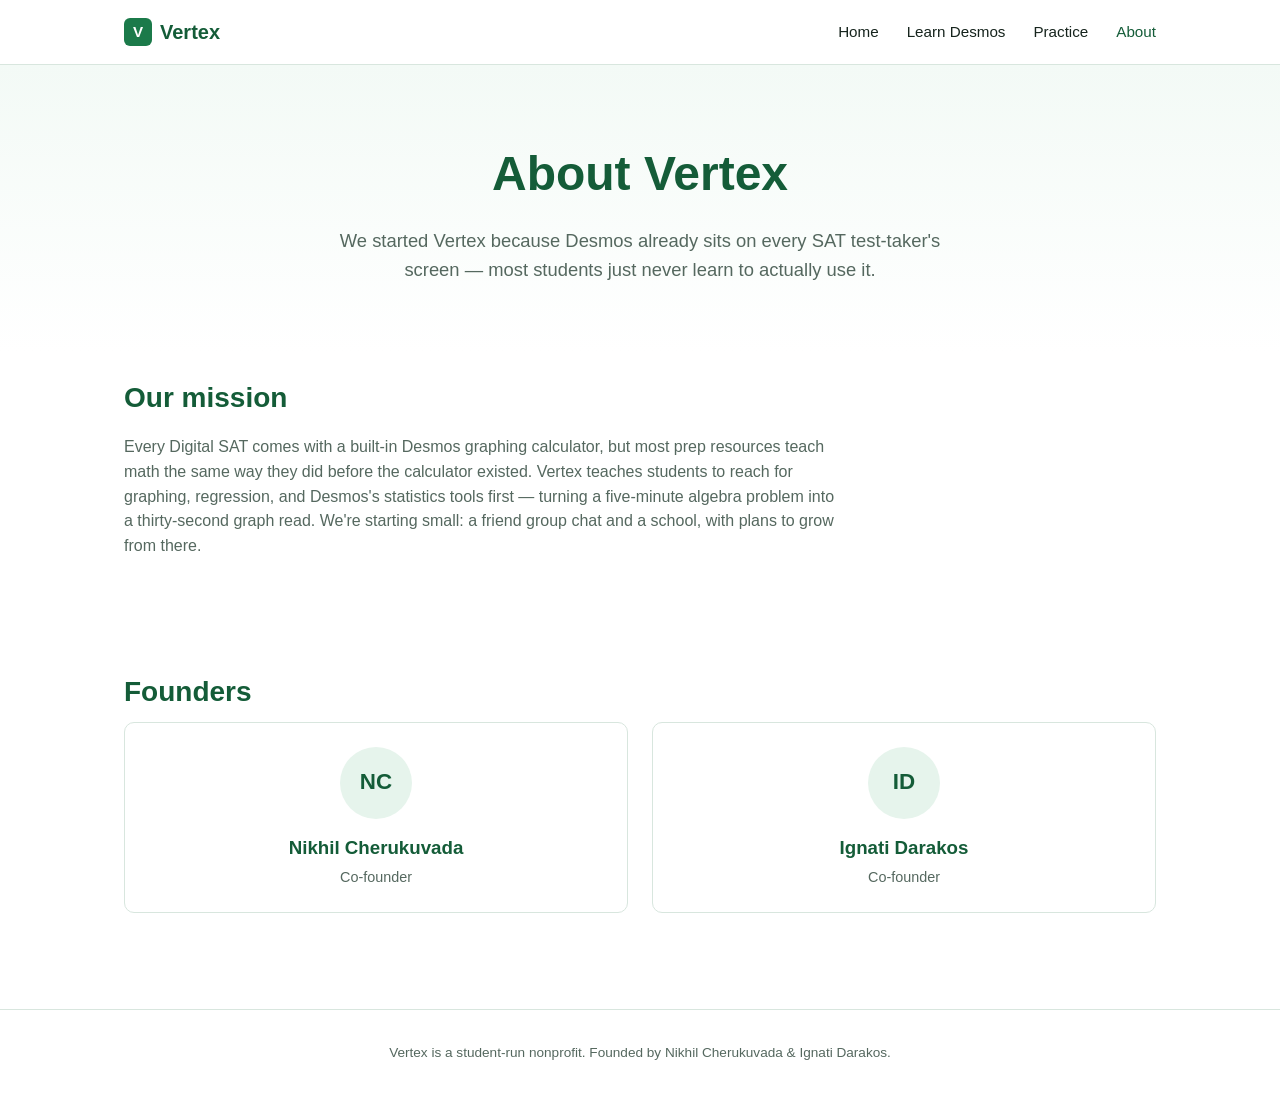
==== about.html @ a2140f3d "Initial commit: Vertex SAT math practice site Static site teaching high schoolers to solve SAT math " ====
<!DOCTYPE html>
<html lang="en">
<head>
<meta charset="UTF-8">
<meta name="viewport" content="width=device-width, initial-scale=1.0">
<title>About — Vertex</title>
<meta name="description" content="Vertex is a nonprofit teaching high schoolers to solve SAT math problems using Desmos. Meet the founders.">
<link rel="stylesheet" href="css/style.css">
</head>
<body>

<nav class="site-nav">
  <div class="container">
    <a class="brand" href="index.html">
      <span class="brand-mark">V</span>
      Vertex
    </a>
    <ul class="nav-links">
      <li><a href="index.html">Home</a></li>
      <li><a href="learn.html">Learn Desmos</a></li>
      <li><a href="practice.html">Practice</a></li>
      <li><a href="about.html" class="active">About</a></li>
    </ul>
  </div>
</nav>

<header class="hero" style="padding-bottom: 40px;">
  <div class="container">
    <h1>About Vertex</h1>
    <p>We started Vertex because Desmos already sits on every SAT test-taker's screen — most students just never learn to actually use it.</p>
  </div>
</header>

<section class="section" style="padding-top:0;">
  <div class="container">
    <h2>Our mission</h2>
    <p class="section-intro">
      Every Digital SAT comes with a built-in Desmos graphing calculator, but most prep resources teach math the
      same way they did before the calculator existed. Vertex teaches students to reach for graphing, regression,
      and Desmos's statistics tools first — turning a five-minute algebra problem into a thirty-second graph read.
      We're starting small: a friend group chat and a school, with plans to grow from there.
    </p>
  </div>
</section>

<section class="section" style="padding-top:0;">
  <div class="container">
    <h2>Founders</h2>
    <div class="team-grid">
      <div class="team-card">
        <div class="team-avatar">NC</div>
        <h3>Nikhil Cherukuvada</h3>
        <p class="role">Co-founder</p>
      </div>
      <div class="team-card">
        <div class="team-avatar">ID</div>
        <h3>Ignati Darakos</h3>
        <p class="role">Co-founder</p>
      </div>
    </div>
  </div>
</section>

<footer class="site-footer">
  <div class="container">
    Vertex is a student-run nonprofit. Founded by Nikhil Cherukuvada &amp; Ignati Darakos.
  </div>
</footer>

</body>
</html>
---- css/style.css ----
:root {
  --green: #1b7a4a;
  --green-dark: #145c38;
  --green-light: #e6f4ec;
  --green-lighter: #f3faf6;
  --white: #ffffff;
  --text: #16241d;
  --text-muted: #55685f;
  --border: #d8e6de;
  --red: #b3261e;
  --red-light: #fbeceb;
  --radius: 10px;
  --shadow: 0 1px 3px rgba(22, 36, 29, 0.08), 0 1px 2px rgba(22, 36, 29, 0.06);
}

* {
  box-sizing: border-box;
}

html {
  scroll-behavior: smooth;
}

body {
  margin: 0;
  font-family: -apple-system, BlinkMacSystemFont, "Segoe UI", Roboto, Helvetica, Arial, sans-serif;
  color: var(--text);
  background: var(--white);
  line-height: 1.55;
}

a {
  color: var(--green-dark);
}

img {
  max-width: 100%;
  display: block;
}

.container {
  max-width: 1080px;
  margin: 0 auto;
  padding: 0 24px;
}

/* ---------- Nav ---------- */
.site-nav {
  border-bottom: 1px solid var(--border);
  position: sticky;
  top: 0;
  background: var(--white);
  z-index: 50;
}

.site-nav .container {
  display: flex;
  align-items: center;
  justify-content: space-between;
  height: 64px;
}

.brand {
  display: flex;
  align-items: center;
  gap: 8px;
  font-weight: 700;
  font-size: 1.25rem;
  color: var(--green-dark);
  text-decoration: none;
}

.brand-mark {
  width: 28px;
  height: 28px;
  border-radius: 6px;
  background: var(--green);
  display: inline-flex;
  align-items: center;
  justify-content: center;
  color: white;
  font-size: 0.95rem;
  font-weight: 800;
}

.nav-links {
  display: flex;
  gap: 28px;
  list-style: none;
  margin: 0;
  padding: 0;
}

.nav-links a {
  text-decoration: none;
  color: var(--text);
  font-weight: 500;
  font-size: 0.95rem;
}

.nav-links a:hover,
.nav-links a.active {
  color: var(--green-dark);
}

/* ---------- Buttons ---------- */
.btn {
  display: inline-block;
  padding: 12px 22px;
  border-radius: 999px;
  font-weight: 600;
  font-size: 0.95rem;
  text-decoration: none;
  border: none;
  cursor: pointer;
  transition: background 0.15s ease, transform 0.1s ease;
}

.btn-primary {
  background: var(--green);
  color: white;
}

.btn-primary:hover {
  background: var(--green-dark);
}

.btn-secondary {
  background: var(--green-light);
  color: var(--green-dark);
}

.btn-secondary:hover {
  background: #d9ecdf;
}

/* ---------- Hero / sections ---------- */
.hero {
  padding: 72px 0 56px;
  text-align: center;
  background: linear-gradient(180deg, var(--green-lighter) 0%, var(--white) 100%);
}

.hero h1 {
  font-size: clamp(2rem, 4vw, 3rem);
  margin: 0 0 16px;
  color: var(--green-dark);
}

.hero p {
  font-size: 1.15rem;
  color: var(--text-muted);
  max-width: 640px;
  margin: 0 auto 28px;
}

.hero-actions {
  display: flex;
  gap: 14px;
  justify-content: center;
  flex-wrap: wrap;
}

.section {
  padding: 56px 0;
}

.section h2 {
  font-size: 1.75rem;
  color: var(--green-dark);
  margin-bottom: 8px;
}

.section-intro {
  color: var(--text-muted);
  max-width: 720px;
  margin-bottom: 32px;
}

.feature-grid {
  display: grid;
  grid-template-columns: repeat(auto-fit, minmax(220px, 1fr));
  gap: 20px;
}

.feature-card {
  border: 1px solid var(--border);
  border-radius: var(--radius);
  padding: 22px;
  background: var(--white);
}

.feature-card h3 {
  margin: 0 0 8px;
  color: var(--green-dark);
  font-size: 1.05rem;
}

.feature-card p {
  margin: 0;
  color: var(--text-muted);
  font-size: 0.95rem;
}

/* ---------- Callout / note ---------- */
.note {
  background: var(--green-light);
  border: 1px solid var(--border);
  border-left: 4px solid var(--green);
  border-radius: var(--radius);
  padding: 16px 20px;
  color: var(--text);
  font-size: 0.95rem;
}

.note strong {
  color: var(--green-dark);
}

/* ---------- Team ---------- */
.team-grid {
  display: grid;
  grid-template-columns: repeat(auto-fit, minmax(240px, 1fr));
  gap: 24px;
}

.team-card {
  border: 1px solid var(--border);
  border-radius: var(--radius);
  padding: 24px;
  text-align: center;
}

.team-avatar {
  width: 72px;
  height: 72px;
  border-radius: 50%;
  background: var(--green-light);
  color: var(--green-dark);
  display: flex;
  align-items: center;
  justify-content: center;
  font-weight: 700;
  font-size: 1.4rem;
  margin: 0 auto 14px;
}

.team-card h3 {
  margin: 0 0 4px;
  color: var(--green-dark);
}

.team-card .role {
  color: var(--text-muted);
  font-size: 0.9rem;
  margin: 0;
}

/* ---------- Desmos embed ---------- */
.desmos-embed {
  width: 100%;
  height: 420px;
  border: 1px solid var(--border);
  border-radius: var(--radius);
  overflow: hidden;
}

.desmos-embed.small {
  height: 320px;
}

/* ---------- Practice page ---------- */
.practice-header {
  padding: 40px 0 8px;
}

.practice-note {
  margin: 20px 0 8px;
}

.category-nav {
  display: flex;
  gap: 10px;
  flex-wrap: wrap;
  margin: 28px 0;
  position: sticky;
  top: 65px;
  background: var(--white);
  padding: 10px 0;
  z-index: 40;
  border-bottom: 1px solid var(--border);
}

.category-nav a {
  text-decoration: none;
  padding: 8px 16px;
  border-radius: 999px;
  background: var(--green-light);
  color: var(--green-dark);
  font-size: 0.9rem;
  font-weight: 600;
}

.category-nav a:hover {
  background: #d9ecdf;
}

.category-section {
  padding: 40px 0 8px;
  scroll-margin-top: 130px;
}

.category-section h2 {
  color: var(--green-dark);
  border-bottom: 2px solid var(--green-light);
  padding-bottom: 10px;
}

.category-count {
  color: var(--text-muted);
  font-weight: 400;
  font-size: 1rem;
}

.problem-viewer {
  margin-top: 20px;
}

.viewer-nav {
  display: flex;
  align-items: center;
  justify-content: space-between;
  gap: 12px;
  margin-bottom: 14px;
}

.viewer-counter {
  font-size: 0.9rem;
  color: var(--text-muted);
  font-variant-numeric: tabular-nums;
}

.btn-nav {
  background: var(--green-light);
  color: var(--green-dark);
  border: none;
  padding: 10px 18px;
  border-radius: 999px;
  font-weight: 600;
  font-size: 0.9rem;
  cursor: pointer;
}

.btn-nav:hover:not(:disabled) {
  background: #d9ecdf;
}

.btn-nav:disabled {
  opacity: 0.4;
  cursor: not-allowed;
}

.problem-card {
  border: 1px solid var(--border);
  border-radius: var(--radius);
  background: var(--white);
  box-shadow: var(--shadow);
  overflow: hidden;
}

.problem-card-header {
  display: flex;
  align-items: flex-start;
  justify-content: space-between;
  gap: 16px;
  padding: 18px 20px;
}

.problem-meta {
  display: flex;
  align-items: center;
  gap: 10px;
  margin-bottom: 8px;
  flex-wrap: wrap;
}

.subcategory-tag {
  font-size: 0.75rem;
  font-weight: 700;
  text-transform: uppercase;
  letter-spacing: 0.03em;
  color: var(--green-dark);
  background: var(--green-light);
  padding: 3px 9px;
  border-radius: 999px;
}

.stopwatch {
  font-variant-numeric: tabular-nums;
  font-size: 0.8rem;
  color: var(--text-muted);
  background: var(--green-lighter);
  border: 1px solid var(--border);
  padding: 3px 9px;
  border-radius: 999px;
  display: inline-flex;
  align-items: center;
  gap: 5px;
}

.stopwatch.frozen {
  color: var(--green-dark);
  border-color: var(--green);
}

.problem-question {
  margin: 0;
  font-size: 1.02rem;
}

.problem-check-row {
  display: flex;
  gap: 10px;
  align-items: center;
  padding: 0 20px 18px;
  flex-wrap: wrap;
}

.problem-check-row input[type="text"] {
  flex: 1;
  min-width: 140px;
  padding: 10px 14px;
  border: 1px solid var(--border);
  border-radius: 8px;
  font-size: 0.95rem;
}

.problem-check-row input[type="text"]:focus {
  outline: 2px solid var(--green);
  outline-offset: 1px;
}

.btn-check {
  background: var(--green);
  color: white;
  border: none;
  padding: 10px 18px;
  border-radius: 8px;
  font-weight: 600;
  cursor: pointer;
  font-size: 0.9rem;
}

.btn-check:hover {
  background: var(--green-dark);
}

.btn-toggle-steps {
  background: none;
  border: none;
  color: var(--green-dark);
  font-weight: 600;
  font-size: 0.9rem;
  cursor: pointer;
  padding: 10px 18px 18px;
}

.btn-toggle-steps:hover {
  text-decoration: underline;
}

.feedback {
  font-size: 0.9rem;
  font-weight: 600;
  padding: 4px 0;
}

.feedback.correct {
  color: var(--green-dark);
}

.feedback.incorrect {
  color: var(--red);
}

.problem-steps {
  display: none;
  border-top: 1px solid var(--border);
  background: var(--green-lighter);
  padding: 20px;
}

.problem-steps.open {
  display: block;
}

.problem-steps ol {
  padding-left: 20px;
  margin: 0 0 20px;
}

.problem-steps li {
  margin-bottom: 14px;
}

.problem-steps li img {
  margin-top: 8px;
  border: 1px solid var(--border);
  border-radius: 8px;
  max-width: 480px;
}

.problem-answer-reveal {
  font-weight: 600;
  color: var(--green-dark);
  margin-bottom: 16px;
}

/* ---------- Footer ---------- */
.site-footer {
  border-top: 1px solid var(--border);
  padding: 32px 0;
  margin-top: 40px;
  color: var(--text-muted);
  font-size: 0.85rem;
  text-align: center;
}

/* ---------- Responsive ---------- */
@media (max-width: 640px) {
  .nav-links {
    gap: 16px;
  }
  .site-nav .container {
    flex-wrap: wrap;
    height: auto;
    padding-top: 10px;
    padding-bottom: 10px;
  }
  .desmos-embed {
    height: 320px;
  }
  .category-nav {
    top: 96px;
  }
}
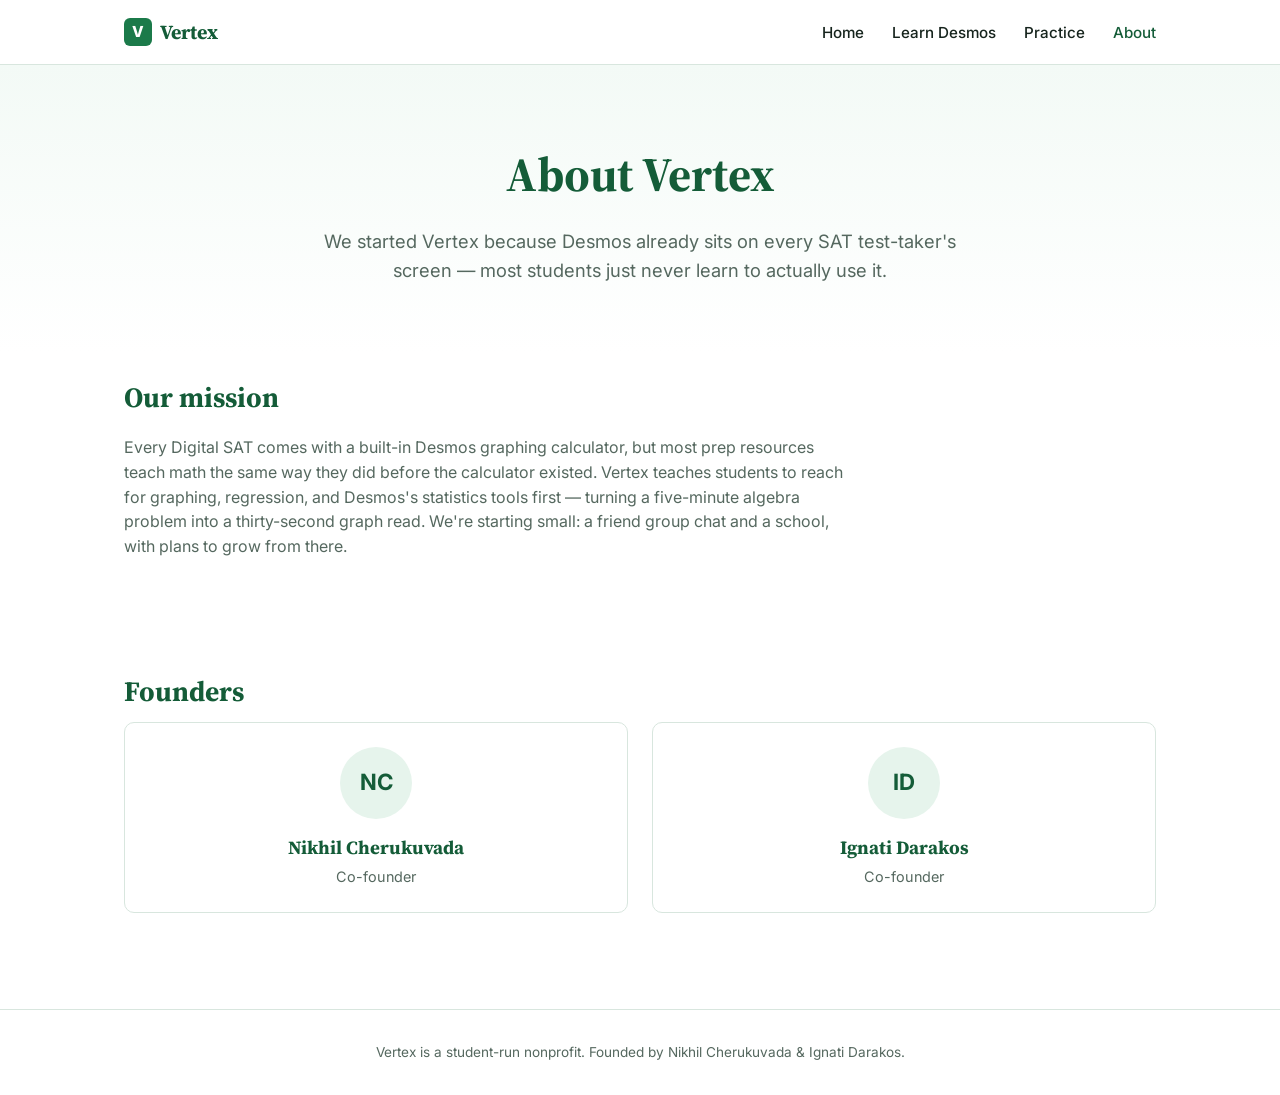
==== commit 51f483c7: "Rewrite all problems to exact real Question Bank text, trim categories, redesign site - Replace mirr" ====
--- a/about.html
+++ b/about.html
@@ -5,7 +5,10 @@
 <meta name="viewport" content="width=device-width, initial-scale=1.0">
 <title>About — Vertex</title>
 <meta name="description" content="Vertex is a nonprofit teaching high schoolers to solve SAT math problems using Desmos. Meet the founders.">
-<link rel="stylesheet" href="css/style.css">
+<link rel="preconnect" href="https://fonts.googleapis.com">
+<link rel="preconnect" href="https://fonts.gstatic.com" crossorigin>
+<link href="https://fonts.googleapis.com/css2?family=Inter:wght@400;500;600;700;800&family=Source+Serif+4:opsz,wght@8..60,500;8..60,600;8..60,700&display=swap" rel="stylesheet">
+<link rel="stylesheet" href="css/style.css?v=5">
 </head>
 <body>
 
--- a/css/style.css
+++ b/css/style.css
@@ -23,10 +23,14 @@
 
 body {
   margin: 0;
-  font-family: -apple-system, BlinkMacSystemFont, "Segoe UI", Roboto, Helvetica, Arial, sans-serif;
+  font-family: "Inter", -apple-system, BlinkMacSystemFont, "Segoe UI", Roboto, Helvetica, Arial, sans-serif;
   color: var(--text);
   background: var(--white);
   line-height: 1.55;
+}
+
+h1, h2, h3, h4, h5, h6, .brand {
+  font-family: "Source Serif 4", Georgia, "Times New Roman", serif;
 }
 
 a {
@@ -79,6 +83,7 @@
   align-items: center;
   justify-content: center;
   color: white;
+  font-family: "Inter", -apple-system, BlinkMacSystemFont, "Segoe UI", Roboto, Helvetica, Arial, sans-serif;
   font-size: 0.95rem;
   font-weight: 800;
 }
@@ -202,6 +207,56 @@
   font-size: 0.95rem;
 }
 
+code {
+  font-family: "SFMono-Regular", Consolas, "Liberation Mono", Menlo, monospace;
+  font-size: 0.88em;
+  background: var(--green-light);
+  color: var(--green-dark);
+  padding: 2px 6px;
+  border-radius: 4px;
+}
+
+/* ---------- Prompt / cheat-sheet cards ---------- */
+.prompt-grid {
+  display: grid;
+  grid-template-columns: repeat(auto-fit, minmax(260px, 1fr));
+  gap: 20px;
+}
+
+.prompt-card {
+  border: 1px solid var(--border);
+  border-radius: var(--radius);
+  padding: 22px;
+  background: var(--white);
+  display: flex;
+  flex-direction: column;
+  gap: 8px;
+}
+
+.prompt-card h3 {
+  margin: 0;
+  color: var(--green-dark);
+  font-size: 1.02rem;
+}
+
+.prompt-card > code {
+  display: block;
+  width: fit-content;
+  max-width: 100%;
+  white-space: pre-wrap;
+  word-break: break-word;
+}
+
+.prompt-card p code {
+  white-space: nowrap;
+}
+
+.prompt-card p {
+  margin: 4px 0 0;
+  color: var(--text-muted);
+  font-size: 0.92rem;
+}
+
 /* ---------- Callout / note ---------- */
 .note {
   background: var(--green-light);
@@ -416,6 +471,33 @@
 .problem-question {
   margin: 0;
   font-size: 1.02rem;
+}
+
+.problem-choices {
+  margin: 10px 0 0;
+  padding: 0;
+  list-style: none;
+  display: flex;
+  flex-direction: column;
+  gap: 4px;
+}
+
+.problem-choices li {
+  font-size: 1.02rem;
+}
+
+.attempt-label {
+  margin: 4px 20px 8px;
+  font-size: 0.8rem;
+  font-weight: 700;
+  text-transform: uppercase;
+  letter-spacing: 0.03em;
+  color: var(--text-muted);
+}
+
+.desmos-embed.attempt {
+  width: calc(100% - 40px);
+  margin: 0 20px 18px;
 }
 
 .problem-check-row {
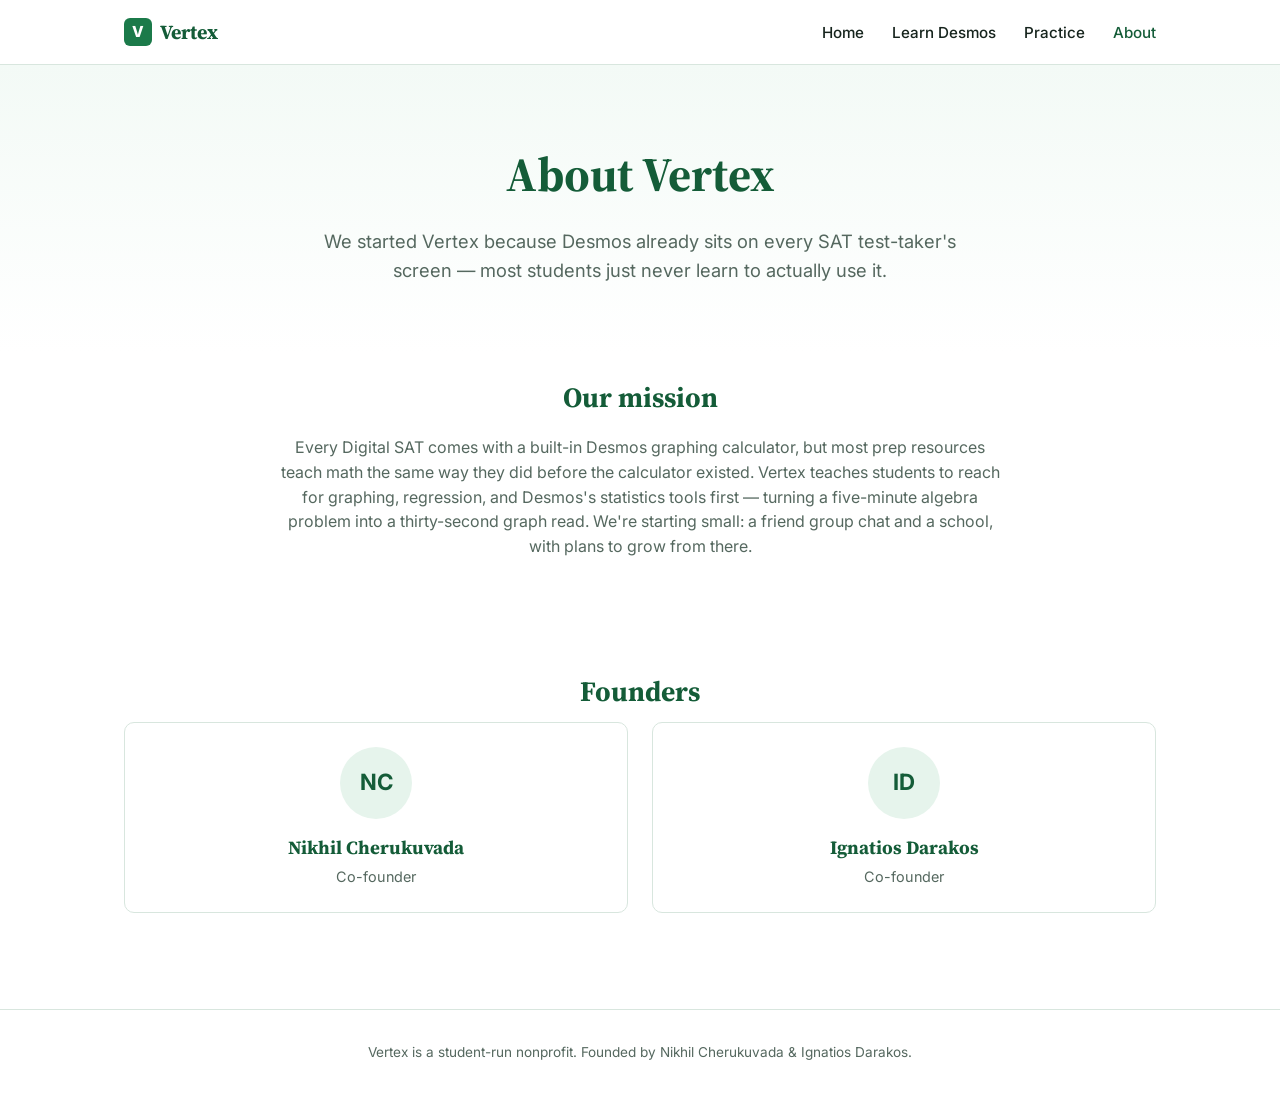
==== commit ea9d0ddd: "Center About page sections and fix founder name - Center "Our mission" and "Founders" headings/copy " ====
--- a/about.html
+++ b/about.html
@@ -34,10 +34,10 @@
   </div>
 </header>
 
-<section class="section" style="padding-top:0;">
+<section class="section" style="padding-top:0; text-align:center;">
   <div class="container">
     <h2>Our mission</h2>
-    <p class="section-intro">
+    <p class="section-intro" style="margin-left:auto; margin-right:auto;">
       Every Digital SAT comes with a built-in Desmos graphing calculator, but most prep resources teach math the
       same way they did before the calculator existed. Vertex teaches students to reach for graphing, regression,
       and Desmos's statistics tools first — turning a five-minute algebra problem into a thirty-second graph read.
@@ -48,7 +48,7 @@
 
 <section class="section" style="padding-top:0;">
   <div class="container">
-    <h2>Founders</h2>
+    <h2 style="text-align:center;">Founders</h2>
     <div class="team-grid">
       <div class="team-card">
         <div class="team-avatar">NC</div>
@@ -57,7 +57,7 @@
       </div>
       <div class="team-card">
         <div class="team-avatar">ID</div>
-        <h3>Ignati Darakos</h3>
+        <h3>Ignatios Darakos</h3>
         <p class="role">Co-founder</p>
       </div>
     </div>
@@ -66,7 +66,7 @@
 
 <footer class="site-footer">
   <div class="container">
-    Vertex is a student-run nonprofit. Founded by Nikhil Cherukuvada &amp; Ignati Darakos.
+    Vertex is a student-run nonprofit. Founded by Nikhil Cherukuvada &amp; Ignatios Darakos.
   </div>
 </footer>
 
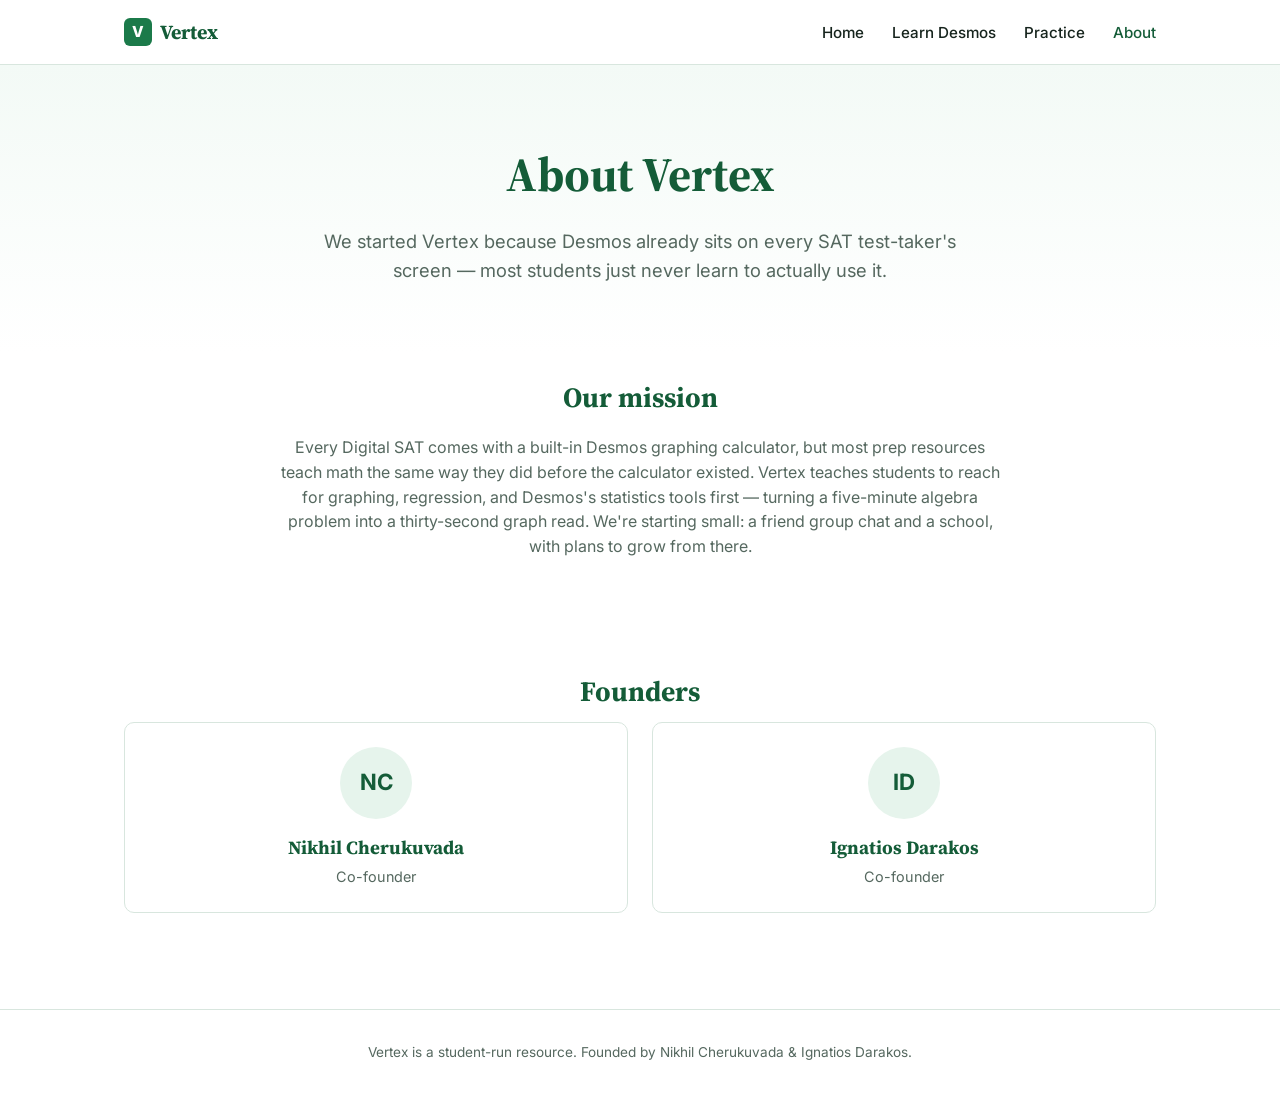
==== commit 61c5d4e3: "Fix README typo, remove "nonprofit" from site copy - Fix "wesbite" typo in README - Replace "nonprof" ====
--- a/about.html
+++ b/about.html
@@ -1,13 +1,23 @@
 <!DOCTYPE html>
 <html lang="en">
 <head>
+<!-- Google tag (gtag.js) -->
+<script async src="https://www.googletagmanager.com/gtag/js?id=G-5FY78ENZ71"></script>
+<script>
+  window.dataLayer = window.dataLayer || [];
+  function gtag(){dataLayer.push(arguments);}
+  gtag('js', new Date());
+
+  gtag('config', 'G-5FY78ENZ71');
+</script>
 <meta charset="UTF-8">
 <meta name="viewport" content="width=device-width, initial-scale=1.0">
 <title>About — Vertex</title>
-<meta name="description" content="Vertex is a nonprofit teaching high schoolers to solve SAT math problems using Desmos. Meet the founders.">
+<meta name="description" content="Vertex is a resource teaching high schoolers to solve SAT math problems using Desmos. Meet the founders.">
 <link rel="preconnect" href="https://fonts.googleapis.com">
 <link rel="preconnect" href="https://fonts.gstatic.com" crossorigin>
 <link href="https://fonts.googleapis.com/css2?family=Inter:wght@400;500;600;700;800&family=Source+Serif+4:opsz,wght@8..60,500;8..60,600;8..60,700&display=swap" rel="stylesheet">
+<link rel="icon" type="image/svg+xml" href="assets/favicon.svg">
 <link rel="stylesheet" href="css/style.css?v=5">
 </head>
 <body>
@@ -66,7 +76,7 @@
 
 <footer class="site-footer">
   <div class="container">
-    Vertex is a student-run nonprofit. Founded by Nikhil Cherukuvada &amp; Ignatios Darakos.
+    Vertex is a student-run resource. Founded by Nikhil Cherukuvada &amp; Ignatios Darakos.
   </div>
 </footer>
 
